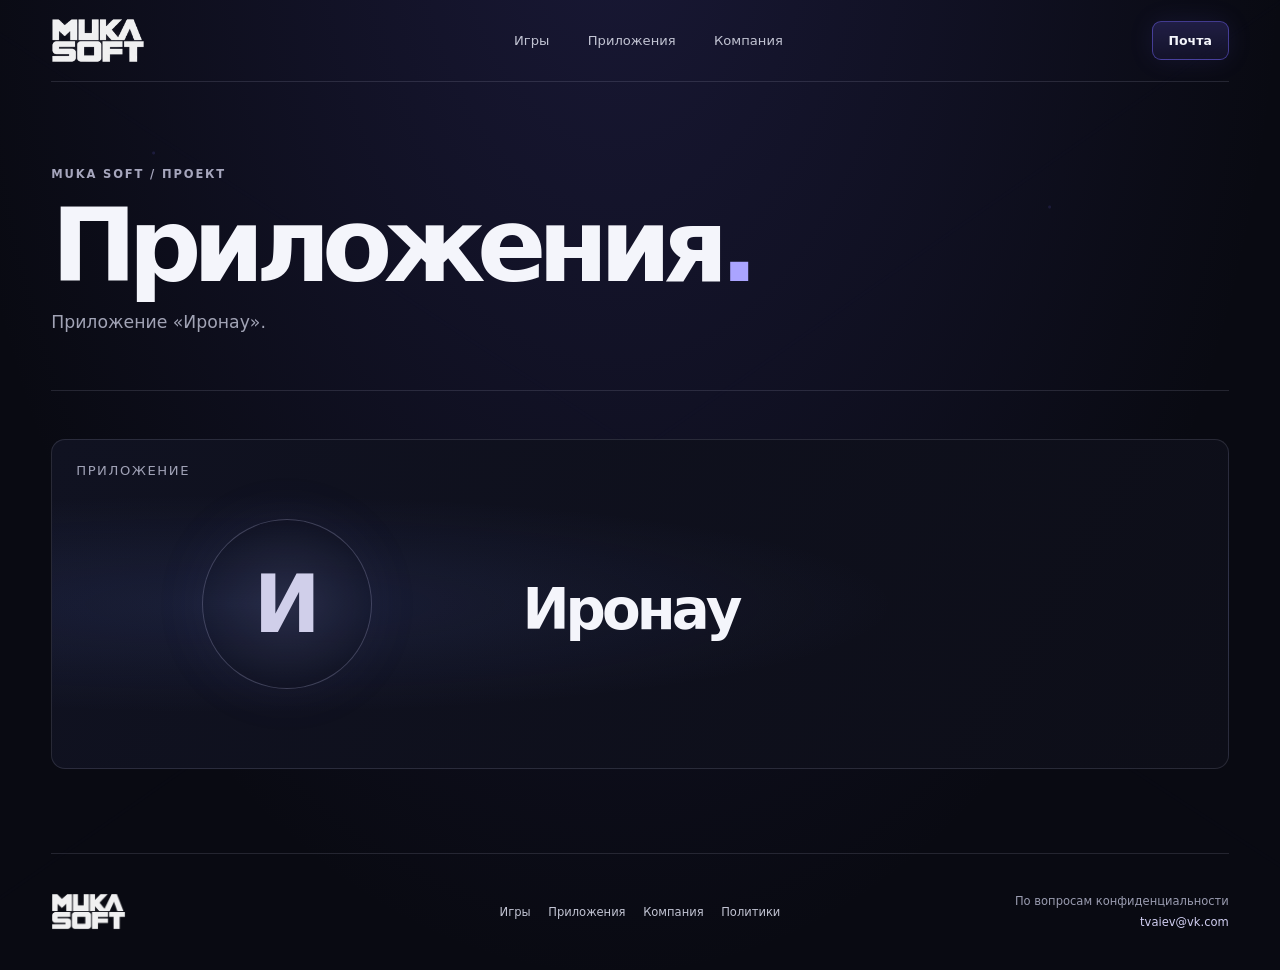
==== apps/index.html @ e3316d8a "Replace MukaMukas site with MUKA SOFT portfolio" ====
<!doctype html><html lang="ru"><head><meta charset="utf-8"><meta name="viewport" content="width=device-width, initial-scale=1"><meta name="theme-color" content="#090a12"><meta name="description" content="Приложение «Иронау» от MUKA SOFT."><link rel="canonical" href="https://mukamukas.github.io/apps/"><link rel="icon" type="image/svg+xml" href="/assets/favicon.svg"><link rel="stylesheet" href="/assets/site.css"><title>Приложения — MUKA SOFT</title></head><body><div class="background-net" aria-hidden="true"></div><div class="site-shell"><header class="site-header"><a class="brand" href="/" aria-label="MUKA SOFT — главная"><img src="/assets/muka-soft-logo.svg" alt="MUKA SOFT" width="872" height="420"></a><nav aria-label="Основная навигация"><a href="/games/">Игры</a><a href="/apps/" aria-current="page">Приложения</a><a href="/company/">Компания</a></nav><a class="header-contact" href="mailto:tvaiev@vk.com">Почта</a></header><main><section class="page-hero"><p class="eyebrow">MUKA SOFT / ПРОЕКТ</p><h1>Приложения<span>.</span></h1><p class="page-lead">Приложение «Иронау».</p></section><section class="section catalog-section"><article class="detail-card detail-card-alt"><div class="detail-index">ПРИЛОЖЕНИЕ</div><div class="detail-symbol ironau-symbol" aria-hidden="true">И</div><div class="detail-content"><h2>Иронау</h2></div></article></section></main><footer class="site-footer"><a class="footer-brand" href="/"><img src="/assets/muka-soft-logo.svg" alt="MUKA SOFT" width="872" height="420"></a><div class="footer-nav"><a href="/games/">Игры</a><a href="/apps/">Приложения</a><a href="/company/">Компания</a><a href="/policies/">Политики</a></div><div class="footer-contact"><span>По вопросам конфиденциальности</span><a href="mailto:tvaiev@vk.com">tvaiev@vk.com</a></div></footer></div></body></html>
---- assets/site.css ----
:root{color-scheme:dark;--bg:#090a12;--panel:#10121f;--text:#f4f5fb;--muted:#a1a3b5;--line:rgba(204,207,235,.14);--purple:#7567ff;--purple2:#aaa4ff;font-family:Inter,ui-sans-serif,system-ui,-apple-system,"Segoe UI",sans-serif;color:var(--text);background:var(--bg);font-synthesis:none;text-rendering:optimizeLegibility}
*{box-sizing:border-box}html{scroll-behavior:smooth}body{margin:0;min-width:320px;background:radial-gradient(ellipse at 48% -12%,rgba(69,64,154,.26),transparent 42rem),var(--bg);color:var(--text)}a{color:inherit}.background-net{position:fixed;z-index:0;inset:0;pointer-events:none;opacity:.2;background-image:radial-gradient(circle at 12% 17%,rgba(123,112,255,.7) 0 1px,transparent 2px),radial-gradient(circle at 82% 23%,rgba(123,112,255,.65) 0 1px,transparent 2px),radial-gradient(circle at 58% 72%,rgba(123,112,255,.6) 0 1px,transparent 2px),linear-gradient(33deg,transparent 49.8%,rgba(100,99,177,.08) 50%,transparent 50.2%),linear-gradient(145deg,transparent 49.8%,rgba(100,99,177,.07) 50%,transparent 50.2%);background-size:100% 100%}.site-shell{position:relative;z-index:1;width:min(100% - 8vw,1180px);margin:0 auto}.site-header{height:82px;display:flex;align-items:center;justify-content:space-between;border-bottom:1px solid var(--line);gap:2rem}.brand{display:inline-flex;width:94px;flex:0 0 auto}.brand img,.footer-brand img{display:block;width:100%;height:auto}.site-header nav{display:flex;align-items:center;gap:clamp(1.1rem,3vw,2.6rem)}.site-header nav a,.footer-nav a{color:#c2c4d3;text-decoration:none;font-size:.82rem;transition:color .18s ease}.site-header nav a:hover,.site-header nav a:focus-visible,.footer-nav a:hover{color:var(--purple2)}.header-contact{display:inline-flex;align-items:center;gap:.65rem;padding:.68rem 1rem;border:1px solid rgba(117,103,255,.48);border-radius:9px;background:linear-gradient(180deg,rgba(117,103,255,.2),rgba(117,103,255,.08));box-shadow:0 0 26px rgba(117,103,255,.1);font-size:.78rem;font-weight:650;text-decoration:none}.header-contact span,.text-link span{color:var(--purple2)}
.hero{min-height:590px;display:grid;grid-template-columns:1.1fr .9fr;align-items:center;position:relative;border-bottom:1px solid var(--line);overflow:hidden}.hero-copy{position:relative;z-index:1;padding:5.2rem 0}.eyebrow,.section-label{margin:0;color:#a6a6bd;font-size:.72rem;font-weight:750;letter-spacing:.16em}.status-dot{display:inline-block;width:7px;height:7px;margin-right:.5rem;border-radius:50%;background:#51d991;box-shadow:0 0 12px rgba(81,217,145,.7)}h1,h2,h3,p{margin-top:0}.hero h1{margin:1.65rem 0 1.2rem;font-size:clamp(4.3rem,8.4vw,7.7rem);line-height:.9;letter-spacing:-.085em;font-weight:780}.hero h1 span,.section-head h2 span,.company-row h2 span{color:var(--purple2)}.hero-lead,.page-lead{max-width:460px;color:var(--muted);font-size:1.08rem;line-height:1.7}.hero-actions{display:flex;gap:.8rem;flex-wrap:wrap;margin-top:1.8rem}.button{display:inline-flex;align-items:center;justify-content:center;gap:1.1rem;min-height:46px;padding:.8rem 1.1rem;border-radius:9px;text-decoration:none;font-size:.8rem;font-weight:700;transition:transform .18s ease,box-shadow .18s ease}.button:hover{transform:translateY(-2px)}.button-primary{background:linear-gradient(130deg,#8275ff,#5d4fe4);color:white;box-shadow:0 8px 28px rgba(99,82,245,.2)}.button-quiet{border:1px solid var(--line);color:#c4c6d5;background:rgba(255,255,255,.015)}.hero-orbit{position:relative;justify-self:center;width:min(32vw,360px);aspect-ratio:1;border:1px solid rgba(120,111,243,.25);border-radius:50%;background:radial-gradient(circle,rgba(99,83,237,.11),rgba(18,19,37,.02) 65%,transparent 66%);box-shadow:0 0 110px rgba(89,75,220,.09),inset 0 0 60px rgba(97,82,234,.07)}.orbit{position:absolute;inset:14%;border:1px solid rgba(130,123,230,.24);border-radius:50%;transform:rotate(-25deg) scaleY(.48)}.orbit-b{transform:rotate(45deg) scaleY(.58);border-color:rgba(130,123,230,.17)}.orbit-core{position:absolute;inset:34%;display:grid;place-content:center;text-align:center;border:1px solid rgba(157,147,255,.35);border-radius:26px;background:linear-gradient(145deg,rgba(122,109,252,.21),rgba(18,20,39,.85));font-size:2.1rem;font-weight:800;line-height:.78;letter-spacing:-.1em;box-shadow:0 0 45px rgba(115,103,255,.15)}.orbit-core b{color:var(--purple2)}.orbit-dot{position:absolute;width:9px;height:9px;border:2px solid #b2aaff;border-radius:50%;background:#7161f4;box-shadow:0 0 12px #7567ff}.dot-a{left:22%;top:19%}.dot-b{right:13%;top:43%}.dot-c{left:44%;bottom:10%}
.section{padding:5.2rem 0;border-bottom:1px solid var(--line)}.section-label{color:var(--purple2)}.section-head{display:flex;align-items:end;justify-content:space-between;gap:2rem;margin:1.1rem 0 2rem}.section-head h2,.company-row h2{margin:0;font-size:clamp(2.7rem,5.5vw,5rem);line-height:.96;letter-spacing:-.075em}.section-head p{margin:.8rem 0 0;color:var(--muted);font-size:1rem}.text-link{display:inline-flex;align-items:center;gap:.7rem;color:#d7d7e3;font-size:.8rem;text-decoration:none}.text-link:hover{color:white}.project-grid{display:grid;grid-template-columns:repeat(2,minmax(0,1fr));gap:1rem}.project-card{position:relative;display:flex;flex-direction:column;min-height:245px;overflow:hidden;padding:1.4rem;border:1px solid var(--line);border-radius:13px;background:radial-gradient(ellipse at 100% 0%,rgba(112,99,255,.14),transparent 55%),linear-gradient(140deg,rgba(19,21,42,.94),rgba(13,14,26,.95));text-decoration:none;transition:border-color .2s ease,transform .2s ease}.project-card:hover{transform:translateY(-3px);border-color:rgba(135,124,255,.6)}.project-card-alt{background:radial-gradient(ellipse at 100% 0%,rgba(94,100,167,.15),transparent 55%),linear-gradient(140deg,rgba(19,21,42,.94),rgba(13,14,26,.95))}.project-card-top,.project-card-bottom{display:flex;align-items:center;justify-content:space-between;color:#a3a5b8;font-size:.72rem;letter-spacing:.1em}.project-card h3{margin:auto 0 2rem;font-size:clamp(1.9rem,3.5vw,3.2rem);line-height:.98;letter-spacing:-.065em}.project-card-bottom{border-top:1px solid var(--line);padding-top:.9rem;letter-spacing:0;font-size:.78rem}.project-card-bottom b{color:var(--purple2);font-size:1rem}.company-row{display:grid;grid-template-columns:1fr 1fr;align-items:center;gap:2rem;margin-top:1.2rem}.company-summary{max-width:440px;color:#c0c2d0;font-size:1rem;line-height:1.8}.company-summary a{color:var(--purple2);text-decoration:none}.policy-row{display:flex;align-items:center;gap:1.15rem;min-height:86px;border-top:1px solid var(--line);text-decoration:none}.policy-row:last-child{border-bottom:1px solid var(--line)}.policy-row:hover .policy-title b{color:var(--purple2)}.policy-num{display:grid;place-items:center;width:42px;height:42px;flex:0 0 auto;border:1px solid var(--line);border-radius:50%;color:var(--purple2);font-size:.72rem}.policy-title{display:grid;gap:.35rem}.policy-title b{font-size:.95rem;transition:color .18s ease}.policy-title small{color:var(--muted);font-size:.78rem}.policy-arrow{margin-left:auto;color:var(--purple2);font-size:1.2rem}.site-footer{display:grid;grid-template-columns:1fr 1.2fr 1fr;align-items:center;gap:1rem;min-height:116px;color:#a1a3b5}.footer-brand{display:block;width:75px}.footer-nav{display:flex;justify-content:center;gap:1.1rem;flex-wrap:wrap}.footer-nav a{font-size:.72rem}.footer-contact{display:grid;justify-items:end;gap:.4rem;font-size:.72rem}.footer-contact a{color:#d0cef1;text-decoration:none}.footer-contact span{color:#9a9cb0}
@media(max-width:800px){.site-shell{width:calc(100% - 2.5rem)}.site-header{height:72px;gap:.9rem}.brand{width:77px}.site-header nav{gap:1rem}.site-header nav a{font-size:.72rem}.header-contact{padding:.58rem .7rem;font-size:.7rem}.hero{min-height:560px;grid-template-columns:1fr;align-content:center}.hero-copy{padding:5.5rem 0 3rem;text-align:center}.hero h1{font-size:clamp(4.4rem,15vw,6.6rem)}.hero-lead{margin-left:auto;margin-right:auto}.hero-actions{justify-content:center}.hero-orbit{position:absolute;right:-15%;top:12%;width:46vw;opacity:.43}.section{padding:4rem 0}.section-head{align-items:flex-start;flex-direction:column}.company-row{grid-template-columns:1fr;gap:1.4rem}.company-row h2{font-size:4.5rem}.site-footer{grid-template-columns:1fr 1fr;padding:1.3rem 0}.footer-nav{grid-row:2;grid-column:1/-1;justify-content:flex-start}.footer-contact{align-self:center}}
@media(max-width:540px){.site-shell{width:calc(100% - 2rem)}.site-header{height:auto;min-height:74px;flex-wrap:wrap;padding:.7rem 0}.site-header nav{order:3;width:100%;justify-content:space-between;padding:.4rem 0 0}.site-header nav a{font-size:.72rem}.header-contact{margin-left:auto}.hero{min-height:515px}.hero-copy{padding:4.8rem 0 2rem}.hero h1{font-size:clamp(3.8rem,17vw,5.5rem)}.hero-orbit{right:-22%;top:8%;width:58vw}.project-grid{grid-template-columns:1fr}.project-card{min-height:215px}.company-row h2{font-size:4rem}.policy-row{gap:.8rem}.policy-num{width:36px;height:36px}.policy-title b{font-size:.9rem}.policy-title small{font-size:.72rem}.site-footer{gap:.8rem}.footer-nav{justify-content:flex-start;gap:.8rem}.footer-contact{font-size:.65rem}}
@media(prefers-reduced-motion:reduce){html{scroll-behavior:auto}*,*::before,*::after{animation-duration:.01ms!important;transition-duration:.01ms!important}}

.page-hero{padding:5.3rem 0 3.3rem;border-bottom:1px solid var(--line)}.page-hero h1{margin:1.2rem 0 1rem;font-size:clamp(3.7rem,8vw,7rem);line-height:.9;letter-spacing:-.085em}.page-hero h1 span{color:var(--purple2)}.page-lead{margin:0;max-width:45rem;color:var(--muted);font-size:1.08rem;line-height:1.7}.catalog-section,.policy-list-section,.company-detail{padding-top:3rem}.detail-card{position:relative;display:grid;grid-template-columns:.8fr 1.2fr;align-items:center;min-height:330px;overflow:hidden;border:1px solid var(--line);border-radius:14px;background:radial-gradient(ellipse at 16% 50%,rgba(111,96,255,.14),transparent 47%),linear-gradient(120deg,#101221,#0d0e18)}.detail-card-alt{background:radial-gradient(ellipse at 16% 50%,rgba(91,113,205,.14),transparent 47%),linear-gradient(120deg,#101221,#0d0e18)}.detail-index{position:absolute;top:1.4rem;left:1.5rem;color:#a0a2b6;font-size:.82rem;letter-spacing:.12em}.detail-symbol{justify-self:center;display:grid;place-items:center;width:170px;height:170px;border:1px solid rgba(145,135,255,.36);border-radius:50%;background:radial-gradient(circle,rgba(113,99,255,.23),rgba(16,18,33,.05) 70%);color:var(--purple2);font-size:5rem;font-weight:760;box-shadow:0 0 60px rgba(108,94,255,.1)}.ironau-symbol{color:#d0cfea;border-color:rgba(166,167,204,.3);background:radial-gradient(circle,rgba(119,121,169,.16),rgba(16,18,33,.05) 70%);box-shadow:0 0 55px rgba(120,120,200,.08)}.detail-content{padding:4.5rem 2.5rem 2.5rem 0}.detail-content h2{margin:0 0 1.4rem;font-size:clamp(2.2rem,4.4vw,4rem);line-height:.98;letter-spacing:-.07em}.detail-tag{margin:0 0 1.3rem;color:var(--muted);font-size:.95rem}.detail-tag code{color:#d9d7ff;font-size:.9rem}.policy-list-section{padding-bottom:5rem}.container{width:min(100% - 2rem,850px);margin:0 auto;padding:2rem 0 4rem}.policy .back{display:inline-block;margin-bottom:2rem;color:#c1c1d2;font-size:.95rem;text-decoration:none}.policy .back:hover{color:var(--purple2)}.policy h1{margin:0;font-size:clamp(2.3rem,5vw,3.5rem);line-height:1;letter-spacing:-.06em}.policy .lead{max-width:40rem;margin:.9rem 0 1.8rem;color:var(--muted);font-size:1.08rem;line-height:1.6}.meta{display:flex;flex-wrap:wrap;gap:1rem 2rem;margin:0 0 1.7rem;padding:1rem 1.2rem;border:1px solid var(--line);border-radius:10px;background:rgba(18,20,38,.7)}.meta div{min-width:12rem}.meta dt{color:var(--muted);font-size:.88rem}.meta dd{margin:.25rem 0 0;color:#e7e7f2;font-size:.96rem;font-weight:650}.policy section{padding:1.15rem 0;border-top:1px solid var(--line)}.policy h2{margin:0 0 .55rem;font-size:1.2rem;letter-spacing:-.02em}.policy p{margin:.55rem 0;color:#c0c2d0;font-size:1rem;line-height:1.75}.policy a:not(.back){color:var(--purple2)}.policy .site-footer{width:100%}@media(max-width:800px){.page-hero{padding:4.4rem 0 2.8rem}.detail-card{grid-template-columns:.7fr 1.3fr;min-height:290px}.detail-symbol{width:120px;height:120px;font-size:3.8rem}.detail-content{padding-right:1.2rem}.company-row{grid-template-columns:1fr;gap:1.4rem}.company-row h2{font-size:4.5rem}.container{padding-top:2rem}}@media(max-width:540px){.page-hero h1{font-size:clamp(3.4rem,15vw,6rem)}.detail-card{grid-template-columns:1fr;padding-top:3.5rem}.detail-index{top:1.2rem}.detail-symbol{width:105px;height:105px;margin:.4rem auto 0;font-size:3.3rem}.detail-content{padding:1.4rem 1.2rem 1.7rem}.detail-content h2{font-size:2.25rem}.policy-row{gap:.8rem}.policy-num{width:36px;height:36px}.policy-title b{font-size:.9rem}.policy-title small{font-size:.82rem}.meta{display:grid;gap:.85rem}.meta div{min-width:0}}
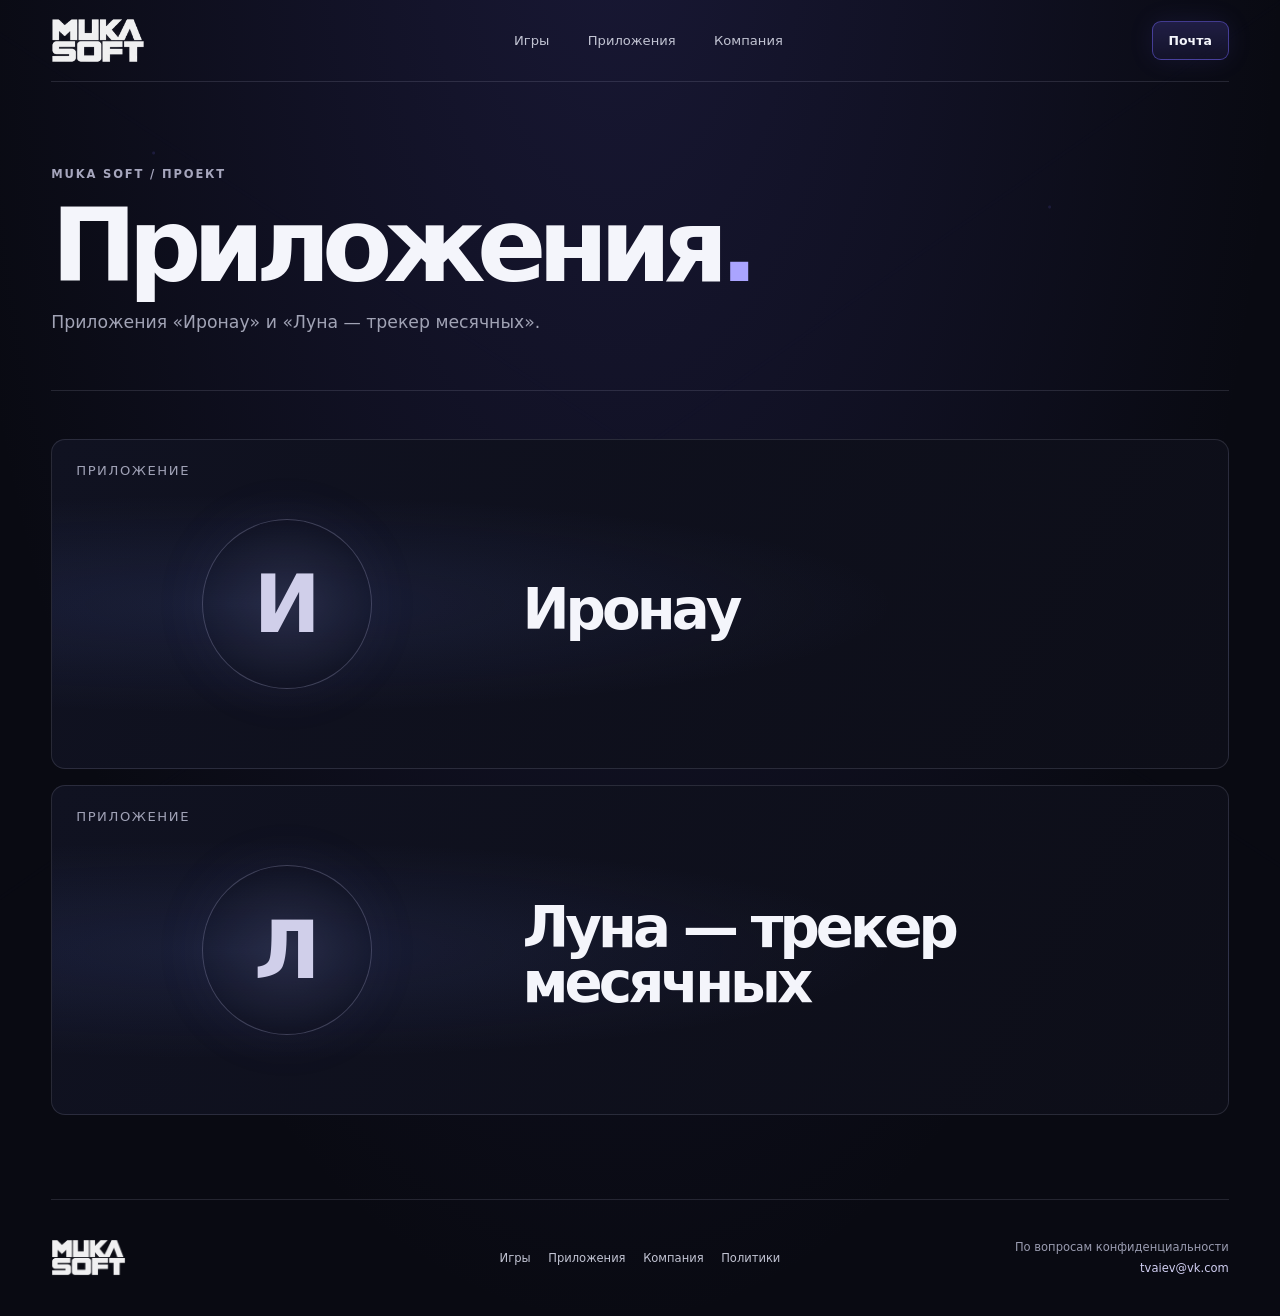
==== commit cba15cdc: "Add Luna app and privacy policy" ====
--- a/apps/index.html
+++ b/apps/index.html
@@ -1 +1 @@
-<!doctype html><html lang="ru"><head><meta charset="utf-8"><meta name="viewport" content="width=device-width, initial-scale=1"><meta name="theme-color" content="#090a12"><meta name="description" content="Приложение «Иронау» от MUKA SOFT."><link rel="canonical" href="https://mukamukas.github.io/apps/"><link rel="icon" type="image/svg+xml" href="/assets/favicon.svg"><link rel="stylesheet" href="/assets/site.css"><title>Приложения — MUKA SOFT</title></head><body><div class="background-net" aria-hidden="true"></div><div class="site-shell"><header class="site-header"><a class="brand" href="/" aria-label="MUKA SOFT — главная"><img src="/assets/muka-soft-logo.svg" alt="MUKA SOFT" width="872" height="420"></a><nav aria-label="Основная навигация"><a href="/games/">Игры</a><a href="/apps/" aria-current="page">Приложения</a><a href="/company/">Компания</a></nav><a class="header-contact" href="mailto:tvaiev@vk.com">Почта</a></header><main><section class="page-hero"><p class="eyebrow">MUKA SOFT / ПРОЕКТ</p><h1>Приложения<span>.</span></h1><p class="page-lead">Приложение «Иронау».</p></section><section class="section catalog-section"><article class="detail-card detail-card-alt"><div class="detail-index">ПРИЛОЖЕНИЕ</div><div class="detail-symbol ironau-symbol" aria-hidden="true">И</div><div class="detail-content"><h2>Иронау</h2></div></article></section></main><footer class="site-footer"><a class="footer-brand" href="/"><img src="/assets/muka-soft-logo.svg" alt="MUKA SOFT" width="872" height="420"></a><div class="footer-nav"><a href="/games/">Игры</a><a href="/apps/">Приложения</a><a href="/company/">Компания</a><a href="/policies/">Политики</a></div><div class="footer-contact"><span>По вопросам конфиденциальности</span><a href="mailto:tvaiev@vk.com">tvaiev@vk.com</a></div></footer></div></body></html>+<!doctype html><html lang="ru"><head><meta charset="utf-8"><meta name="viewport" content="width=device-width, initial-scale=1"><meta name="theme-color" content="#090a12"><meta name="description" content="Приложения «Иронау» и «Луна — трекер месячных» от MUKA SOFT."><link rel="canonical" href="https://mukamukas.github.io/apps/"><link rel="icon" type="image/svg+xml" href="/assets/favicon.svg"><link rel="stylesheet" href="/assets/site.css"><title>Приложения — MUKA SOFT</title></head><body><div class="background-net" aria-hidden="true"></div><div class="site-shell"><header class="site-header"><a class="brand" href="/" aria-label="MUKA SOFT — главная"><img src="/assets/muka-soft-logo.svg" alt="MUKA SOFT" width="872" height="420"></a><nav aria-label="Основная навигация"><a href="/games/">Игры</a><a href="/apps/" aria-current="page">Приложения</a><a href="/company/">Компания</a></nav><a class="header-contact" href="mailto:tvaiev@vk.com">Почта</a></header><main><section class="page-hero"><p class="eyebrow">MUKA SOFT / ПРОЕКТ</p><h1>Приложения<span>.</span></h1><p class="page-lead">Приложения «Иронау» и «Луна — трекер месячных».</p></section><section class="section catalog-section"><article class="detail-card detail-card-alt"><div class="detail-index">ПРИЛОЖЕНИЕ</div><div class="detail-symbol ironau-symbol" aria-hidden="true">И</div><div class="detail-content"><h2>Иронау</h2></div></article><article class="detail-card detail-card-alt" style="margin-top:1rem"><div class="detail-index">ПРИЛОЖЕНИЕ</div><div class="detail-symbol ironau-symbol" aria-hidden="true">Л</div><div class="detail-content"><h2>Луна — трекер месячных</h2></div></article></section></main><footer class="site-footer"><a class="footer-brand" href="/"><img src="/assets/muka-soft-logo.svg" alt="MUKA SOFT" width="872" height="420"></a><div class="footer-nav"><a href="/games/">Игры</a><a href="/apps/">Приложения</a><a href="/company/">Компания</a><a href="/policies/">Политики</a></div><div class="footer-contact"><span>По вопросам конфиденциальности</span><a href="mailto:tvaiev@vk.com">tvaiev@vk.com</a></div></footer></div></body></html>
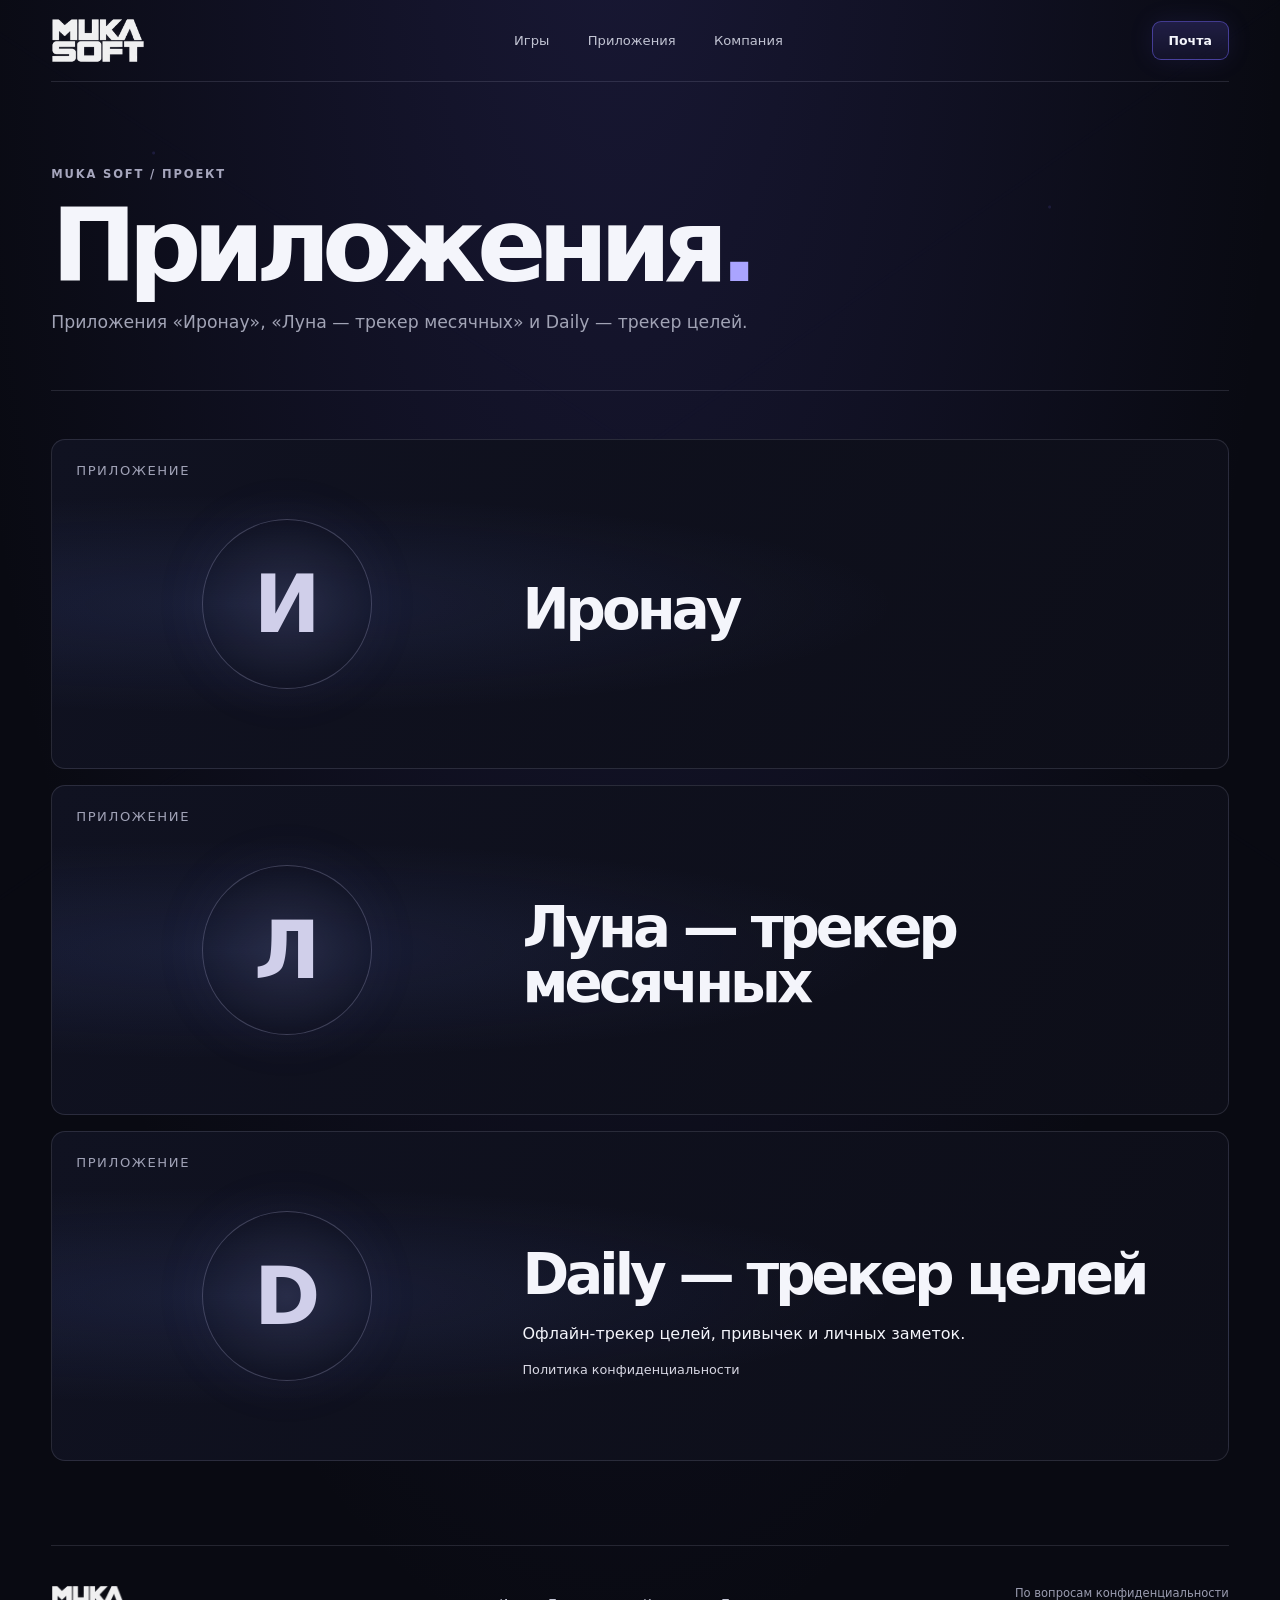
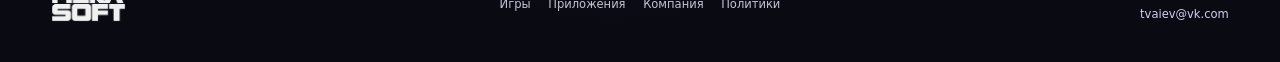
==== commit 3baf65d4: "Add Daily to app catalog Updated application descriptions to include Daily tracker." ====
--- a/apps/index.html
+++ b/apps/index.html
@@ -1 +1 @@
-<!doctype html><html lang="ru"><head><meta charset="utf-8"><meta name="viewport" content="width=device-width, initial-scale=1"><meta name="theme-color" content="#090a12"><meta name="description" content="Приложения «Иронау» и «Луна — трекер месячных» от MUKA SOFT."><link rel="canonical" href="https://mukamukas.github.io/apps/"><link rel="icon" type="image/svg+xml" href="/assets/favicon.svg"><link rel="stylesheet" href="/assets/site.css"><title>Приложения — MUKA SOFT</title></head><body><div class="background-net" aria-hidden="true"></div><div class="site-shell"><header class="site-header"><a class="brand" href="/" aria-label="MUKA SOFT — главная"><img src="/assets/muka-soft-logo.svg" alt="MUKA SOFT" width="872" height="420"></a><nav aria-label="Основная навигация"><a href="/games/">Игры</a><a href="/apps/" aria-current="page">Приложения</a><a href="/company/">Компания</a></nav><a class="header-contact" href="mailto:tvaiev@vk.com">Почта</a></header><main><section class="page-hero"><p class="eyebrow">MUKA SOFT / ПРОЕКТ</p><h1>Приложения<span>.</span></h1><p class="page-lead">Приложения «Иронау» и «Луна — трекер месячных».</p></section><section class="section catalog-section"><article class="detail-card detail-card-alt"><div class="detail-index">ПРИЛОЖЕНИЕ</div><div class="detail-symbol ironau-symbol" aria-hidden="true">И</div><div class="detail-content"><h2>Иронау</h2></div></article><article class="detail-card detail-card-alt" style="margin-top:1rem"><div class="detail-index">ПРИЛОЖЕНИЕ</div><div class="detail-symbol ironau-symbol" aria-hidden="true">Л</div><div class="detail-content"><h2>Луна — трекер месячных</h2></div></article></section></main><footer class="site-footer"><a class="footer-brand" href="/"><img src="/assets/muka-soft-logo.svg" alt="MUKA SOFT" width="872" height="420"></a><div class="footer-nav"><a href="/games/">Игры</a><a href="/apps/">Приложения</a><a href="/company/">Компания</a><a href="/policies/">Политики</a></div><div class="footer-contact"><span>По вопросам конфиденциальности</span><a href="mailto:tvaiev@vk.com">tvaiev@vk.com</a></div></footer></div></body></html>+<!doctype html><html lang="ru"><head><meta charset="utf-8"><meta name="viewport" content="width=device-width, initial-scale=1"><meta name="theme-color" content="#090a12"><meta name="description" content="Приложения «Иронау», «Луна — трекер месячных» и Daily — трекер целей от MUKA SOFT."><link rel="canonical" href="https://mukamukas.github.io/apps/"><link rel="icon" type="image/svg+xml" href="/assets/favicon.svg"><link rel="stylesheet" href="/assets/site.css"><title>Приложения — MUKA SOFT</title></head><body><div class="background-net" aria-hidden="true"></div><div class="site-shell"><header class="site-header"><a class="brand" href="/" aria-label="MUKA SOFT — главная"><img src="/assets/muka-soft-logo.svg" alt="MUKA SOFT" width="872" height="420"></a><nav aria-label="Основная навигация"><a href="/games/">Игры</a><a href="/apps/" aria-current="page">Приложения</a><a href="/company/">Компания</a></nav><a class="header-contact" href="mailto:tvaiev@vk.com">Почта</a></header><main><section class="page-hero"><p class="eyebrow">MUKA SOFT / ПРОЕКТ</p><h1>Приложения<span>.</span></h1><p class="page-lead">Приложения «Иронау», «Луна — трекер месячных» и Daily — трекер целей.</p></section><section class="section catalog-section"><article class="detail-card detail-card-alt"><div class="detail-index">ПРИЛОЖЕНИЕ</div><div class="detail-symbol ironau-symbol" aria-hidden="true">И</div><div class="detail-content"><h2>Иронау</h2></div></article><article class="detail-card detail-card-alt" style="margin-top:1rem"><div class="detail-index">ПРИЛОЖЕНИЕ</div><div class="detail-symbol ironau-symbol" aria-hidden="true">Л</div><div class="detail-content"><h2>Луна — трекер месячных</h2></div></article><article class="detail-card detail-card-alt" style="margin-top:1rem"><div class="detail-index">ПРИЛОЖЕНИЕ</div><div class="detail-symbol ironau-symbol" aria-hidden="true">D</div><div class="detail-content"><h2>Daily — трекер целей</h2><p>Офлайн-трекер целей, привычек и личных заметок.</p><a class="text-link" href="/daily/">Политика конфиденциальности</a></div></article></section></main><footer class="site-footer"><a class="footer-brand" href="/"><img src="/assets/muka-soft-logo.svg" alt="MUKA SOFT" width="872" height="420"></a><div class="footer-nav"><a href="/games/">Игры</a><a href="/apps/">Приложения</a><a href="/company/">Компания</a><a href="/policies/">Политики</a></div><div class="footer-contact"><span>По вопросам конфиденциальности</span><a href="mailto:tvaiev@vk.com">tvaiev@vk.com</a></div></footer></div></body></html>
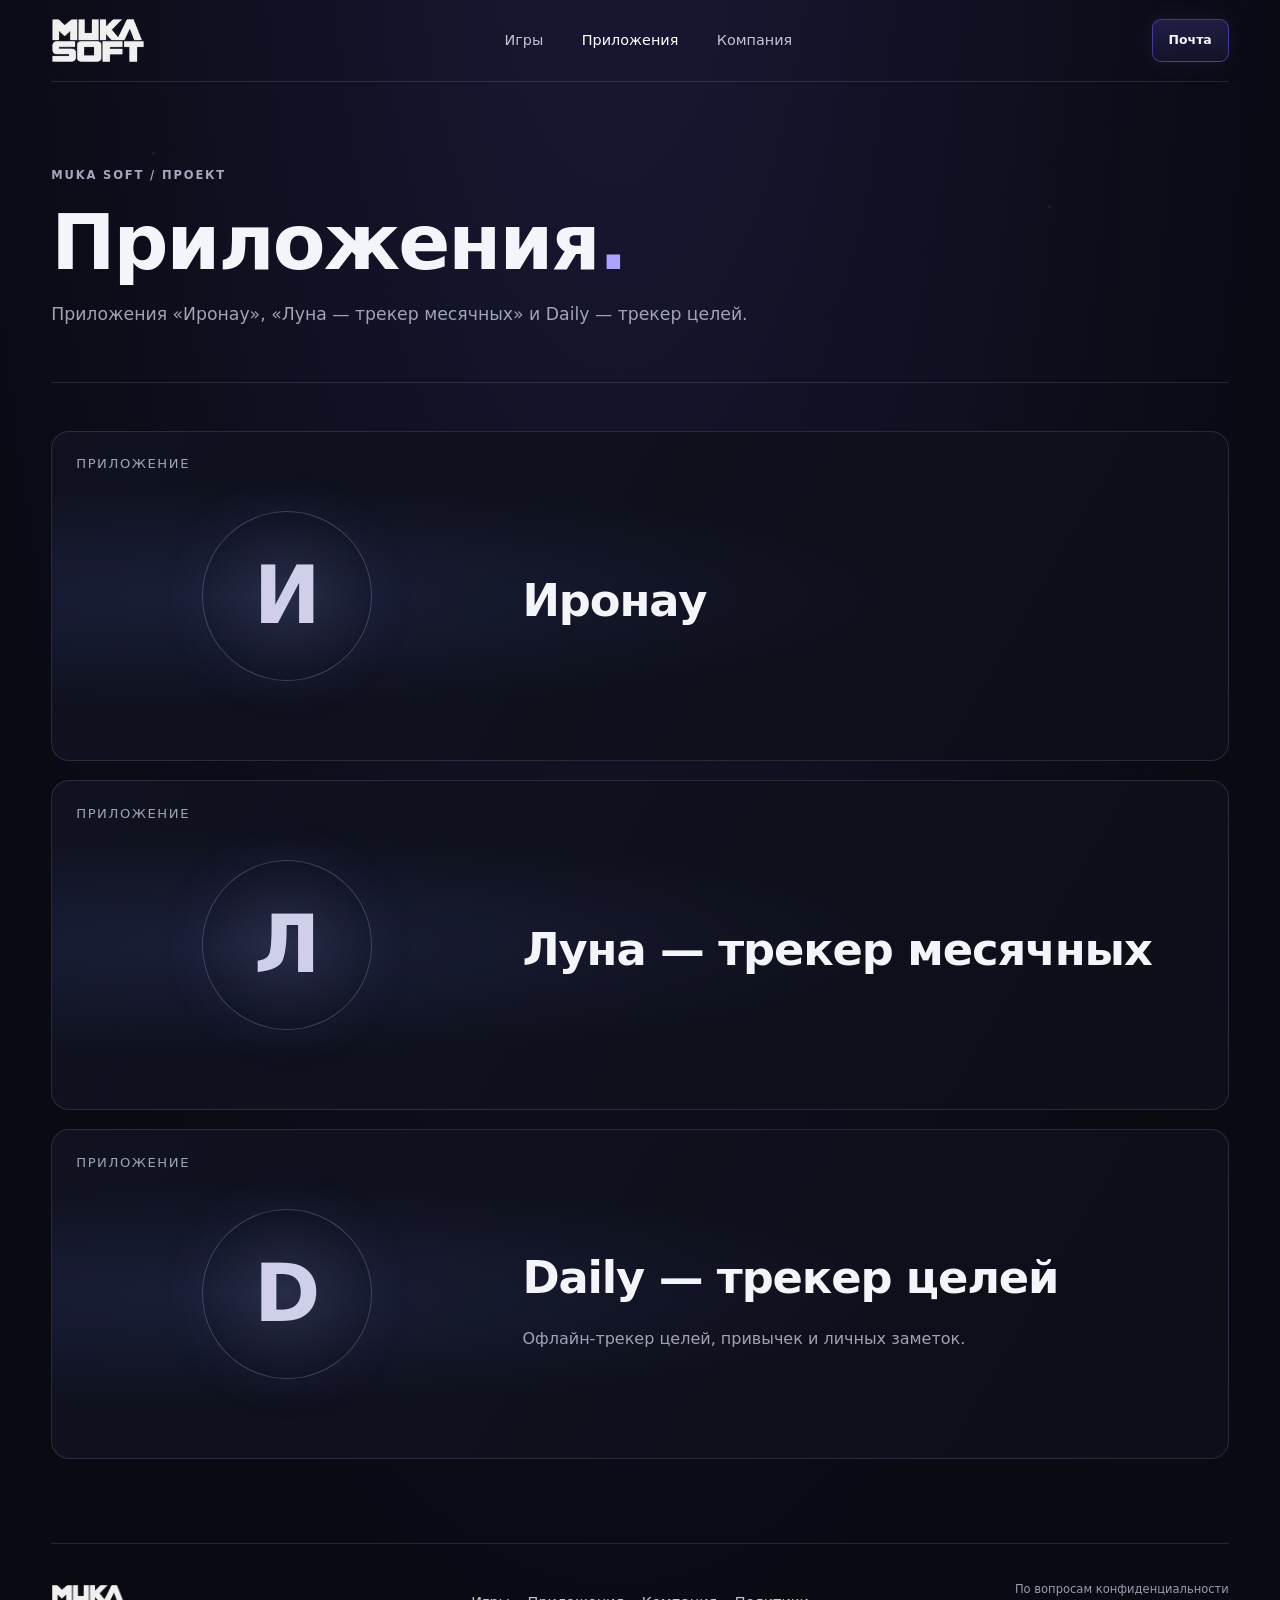
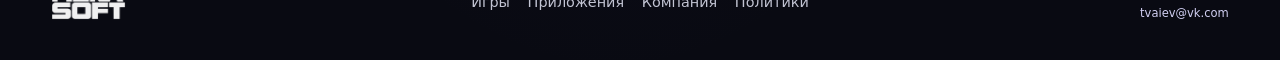
==== commit c91507eb: "Remove policy link from app listing" ====
--- a/apps/index.html
+++ b/apps/index.html
@@ -1 +1 @@
-<!doctype html><html lang="ru"><head><meta charset="utf-8"><meta name="viewport" content="width=device-width, initial-scale=1"><meta name="theme-color" content="#090a12"><meta name="description" content="Приложения «Иронау», «Луна — трекер месячных» и Daily — трекер целей от MUKA SOFT."><link rel="canonical" href="https://mukamukas.github.io/apps/"><link rel="icon" type="image/svg+xml" href="/assets/favicon.svg"><link rel="stylesheet" href="/assets/site.css"><title>Приложения — MUKA SOFT</title></head><body><div class="background-net" aria-hidden="true"></div><div class="site-shell"><header class="site-header"><a class="brand" href="/" aria-label="MUKA SOFT — главная"><img src="/assets/muka-soft-logo.svg" alt="MUKA SOFT" width="872" height="420"></a><nav aria-label="Основная навигация"><a href="/games/">Игры</a><a href="/apps/" aria-current="page">Приложения</a><a href="/company/">Компания</a></nav><a class="header-contact" href="mailto:tvaiev@vk.com">Почта</a></header><main><section class="page-hero"><p class="eyebrow">MUKA SOFT / ПРОЕКТ</p><h1>Приложения<span>.</span></h1><p class="page-lead">Приложения «Иронау», «Луна — трекер месячных» и Daily — трекер целей.</p></section><section class="section catalog-section"><article class="detail-card detail-card-alt"><div class="detail-index">ПРИЛОЖЕНИЕ</div><div class="detail-symbol ironau-symbol" aria-hidden="true">И</div><div class="detail-content"><h2>Иронау</h2></div></article><article class="detail-card detail-card-alt" style="margin-top:1rem"><div class="detail-index">ПРИЛОЖЕНИЕ</div><div class="detail-symbol ironau-symbol" aria-hidden="true">Л</div><div class="detail-content"><h2>Луна — трекер месячных</h2></div></article><article class="detail-card detail-card-alt" style="margin-top:1rem"><div class="detail-index">ПРИЛОЖЕНИЕ</div><div class="detail-symbol ironau-symbol" aria-hidden="true">D</div><div class="detail-content"><h2>Daily — трекер целей</h2><p>Офлайн-трекер целей, привычек и личных заметок.</p><a class="text-link" href="/daily/">Политика конфиденциальности</a></div></article></section></main><footer class="site-footer"><a class="footer-brand" href="/"><img src="/assets/muka-soft-logo.svg" alt="MUKA SOFT" width="872" height="420"></a><div class="footer-nav"><a href="/games/">Игры</a><a href="/apps/">Приложения</a><a href="/company/">Компания</a><a href="/policies/">Политики</a></div><div class="footer-contact"><span>По вопросам конфиденциальности</span><a href="mailto:tvaiev@vk.com">tvaiev@vk.com</a></div></footer></div></body></html>
+<!doctype html><html lang="ru"><head><meta charset="utf-8"><meta name="viewport" content="width=device-width, initial-scale=1"><meta name="theme-color" content="#090a12"><meta name="description" content="Приложения «Иронау», «Луна — трекер месячных» и Daily — трекер целей от MUKA SOFT."><link rel="canonical" href="https://mukamukas.github.io/apps/"><link rel="icon" type="image/svg+xml" href="/assets/favicon.svg"><link rel="stylesheet" href="/assets/site.css"><title>Приложения — MUKA SOFT</title></head><body><div class="background-net" aria-hidden="true"></div><div class="site-shell"><header class="site-header"><a class="brand" href="/" aria-label="MUKA SOFT — главная"><img src="/assets/muka-soft-logo.svg" alt="MUKA SOFT" width="872" height="420"></a><nav aria-label="Основная навигация"><a href="/games/">Игры</a><a href="/apps/" aria-current="page">Приложения</a><a href="/company/">Компания</a></nav><a class="header-contact" href="mailto:tvaiev@vk.com">Почта</a></header><main><section class="page-hero"><p class="eyebrow">MUKA SOFT / ПРОЕКТ</p><h1>Приложения<span>.</span></h1><p class="page-lead">Приложения «Иронау», «Луна — трекер месячных» и Daily — трекер целей.</p></section><section class="section catalog-section"><article class="detail-card detail-card-alt"><div class="detail-index">ПРИЛОЖЕНИЕ</div><div class="detail-symbol ironau-symbol" aria-hidden="true">И</div><div class="detail-content"><h2>Иронау</h2></div></article><article class="detail-card detail-card-alt" style="margin-top:1rem"><div class="detail-index">ПРИЛОЖЕНИЕ</div><div class="detail-symbol ironau-symbol" aria-hidden="true">Л</div><div class="detail-content"><h2>Луна — трекер месячных</h2></div></article><article class="detail-card detail-card-alt" style="margin-top:1rem"><div class="detail-index">ПРИЛОЖЕНИЕ</div><div class="detail-symbol ironau-symbol" aria-hidden="true">D</div><div class="detail-content"><h2>Daily — трекер целей</h2><p>Офлайн-трекер целей, привычек и личных заметок.</p></div></article></section></main><footer class="site-footer"><a class="footer-brand" href="/"><img src="/assets/muka-soft-logo.svg" alt="MUKA SOFT" width="872" height="420"></a><div class="footer-nav"><a href="/games/">Игры</a><a href="/apps/">Приложения</a><a href="/company/">Компания</a><a href="/policies/">Политики</a></div><div class="footer-contact"><span>По вопросам конфиденциальности</span><a href="mailto:tvaiev@vk.com">tvaiev@vk.com</a></div></footer></div></body></html>
--- a/assets/site.css
+++ b/assets/site.css
@@ -8,3 +8,41 @@
 @media(prefers-reduced-motion:reduce){html{scroll-behavior:auto}*,*::before,*::after{animation-duration:.01ms!important;transition-duration:.01ms!important}}
 
 .page-hero{padding:5.3rem 0 3.3rem;border-bottom:1px solid var(--line)}.page-hero h1{margin:1.2rem 0 1rem;font-size:clamp(3.7rem,8vw,7rem);line-height:.9;letter-spacing:-.085em}.page-hero h1 span{color:var(--purple2)}.page-lead{margin:0;max-width:45rem;color:var(--muted);font-size:1.08rem;line-height:1.7}.catalog-section,.policy-list-section,.company-detail{padding-top:3rem}.detail-card{position:relative;display:grid;grid-template-columns:.8fr 1.2fr;align-items:center;min-height:330px;overflow:hidden;border:1px solid var(--line);border-radius:14px;background:radial-gradient(ellipse at 16% 50%,rgba(111,96,255,.14),transparent 47%),linear-gradient(120deg,#101221,#0d0e18)}.detail-card-alt{background:radial-gradient(ellipse at 16% 50%,rgba(91,113,205,.14),transparent 47%),linear-gradient(120deg,#101221,#0d0e18)}.detail-index{position:absolute;top:1.4rem;left:1.5rem;color:#a0a2b6;font-size:.82rem;letter-spacing:.12em}.detail-symbol{justify-self:center;display:grid;place-items:center;width:170px;height:170px;border:1px solid rgba(145,135,255,.36);border-radius:50%;background:radial-gradient(circle,rgba(113,99,255,.23),rgba(16,18,33,.05) 70%);color:var(--purple2);font-size:5rem;font-weight:760;box-shadow:0 0 60px rgba(108,94,255,.1)}.ironau-symbol{color:#d0cfea;border-color:rgba(166,167,204,.3);background:radial-gradient(circle,rgba(119,121,169,.16),rgba(16,18,33,.05) 70%);box-shadow:0 0 55px rgba(120,120,200,.08)}.detail-content{padding:4.5rem 2.5rem 2.5rem 0}.detail-content h2{margin:0 0 1.4rem;font-size:clamp(2.2rem,4.4vw,4rem);line-height:.98;letter-spacing:-.07em}.detail-tag{margin:0 0 1.3rem;color:var(--muted);font-size:.95rem}.detail-tag code{color:#d9d7ff;font-size:.9rem}.policy-list-section{padding-bottom:5rem}.container{width:min(100% - 2rem,850px);margin:0 auto;padding:2rem 0 4rem}.policy .back{display:inline-block;margin-bottom:2rem;color:#c1c1d2;font-size:.95rem;text-decoration:none}.policy .back:hover{color:var(--purple2)}.policy h1{margin:0;font-size:clamp(2.3rem,5vw,3.5rem);line-height:1;letter-spacing:-.06em}.policy .lead{max-width:40rem;margin:.9rem 0 1.8rem;color:var(--muted);font-size:1.08rem;line-height:1.6}.meta{display:flex;flex-wrap:wrap;gap:1rem 2rem;margin:0 0 1.7rem;padding:1rem 1.2rem;border:1px solid var(--line);border-radius:10px;background:rgba(18,20,38,.7)}.meta div{min-width:12rem}.meta dt{color:var(--muted);font-size:.88rem}.meta dd{margin:.25rem 0 0;color:#e7e7f2;font-size:.96rem;font-weight:650}.policy section{padding:1.15rem 0;border-top:1px solid var(--line)}.policy h2{margin:0 0 .55rem;font-size:1.2rem;letter-spacing:-.02em}.policy p{margin:.55rem 0;color:#c0c2d0;font-size:1rem;line-height:1.75}.policy a:not(.back){color:var(--purple2)}.policy .site-footer{width:100%}@media(max-width:800px){.page-hero{padding:4.4rem 0 2.8rem}.detail-card{grid-template-columns:.7fr 1.3fr;min-height:290px}.detail-symbol{width:120px;height:120px;font-size:3.8rem}.detail-content{padding-right:1.2rem}.company-row{grid-template-columns:1fr;gap:1.4rem}.company-row h2{font-size:4.5rem}.container{padding-top:2rem}}@media(max-width:540px){.page-hero h1{font-size:clamp(3.4rem,15vw,6rem)}.detail-card{grid-template-columns:1fr;padding-top:3.5rem}.detail-index{top:1.2rem}.detail-symbol{width:105px;height:105px;margin:.4rem auto 0;font-size:3.3rem}.detail-content{padding:1.4rem 1.2rem 1.7rem}.detail-content h2{font-size:2.25rem}.policy-row{gap:.8rem}.policy-num{width:36px;height:36px}.policy-title b{font-size:.9rem}.policy-title small{font-size:.82rem}.meta{display:grid;gap:.85rem}.meta div{min-width:0}}
+
+/* Readable typography and a more spacious portfolio layout */
+body{line-height:1.5}
+.hero h1,.page-hero h1{letter-spacing:-.025em;line-height:1.05;text-wrap:balance}
+.section-head h2,.company-row h2,.project-card h3,.detail-content h2,.policy h1{letter-spacing:-.025em;line-height:1.12;text-wrap:balance}
+.hero h1{font-size:clamp(3.1rem,6.5vw,6.2rem)}
+.page-hero h1{font-size:clamp(2.8rem,6vw,5.5rem)}
+.site-header nav a,.footer-nav a{font-size:.9rem;line-height:1.4}
+.site-header nav a[aria-current="page"]{color:#fff}
+.project-card{padding:1.7rem;min-height:260px;border-radius:18px}
+.project-card h3{font-size:clamp(1.8rem,3vw,2.8rem)}
+.catalog-section{display:grid;gap:1.2rem}
+.catalog-section .detail-card{margin-top:0!important}
+.detail-card{border-radius:18px}
+.detail-content{min-width:0}
+.detail-content h2{font-size:clamp(2rem,3.5vw,3.5rem);overflow-wrap:normal}
+.detail-content p{color:var(--muted);line-height:1.7}
+.policy h1{font-size:clamp(2rem,4vw,3.4rem)}
+.policy h2{line-height:1.35}
+.policy p{line-height:1.8}
+a:focus-visible{outline:2px solid var(--purple2);outline-offset:4px}
+@media(max-width:800px){
+ .hero h1{font-size:clamp(2.7rem,7.6vw,4.8rem)}
+ .page-hero h1{font-size:clamp(2.7rem,7.2vw,4.8rem)}
+ .site-header nav a{font-size:.85rem}
+}
+@media(max-width:540px){
+ .hero{min-height:440px}
+ .hero h1{font-size:clamp(2rem,8.6vw,2.9rem)}
+ .page-hero h1{font-size:clamp(2rem,8.6vw,2.9rem)}
+ .hero-copy{padding:4rem 0 2.5rem}
+ .page-hero{padding:3.5rem 0 2.5rem}
+ .detail-content h2{font-size:clamp(1.65rem,7vw,2.25rem)}
+ .project-card h3{font-size:clamp(1.7rem,6vw,2.3rem)}
+ .project-card{min-height:210px}
+ .policy h1{font-size:clamp(1.8rem,7vw,2.5rem);overflow-wrap:normal}
+ .site-header nav a{font-size:.85rem}
+}
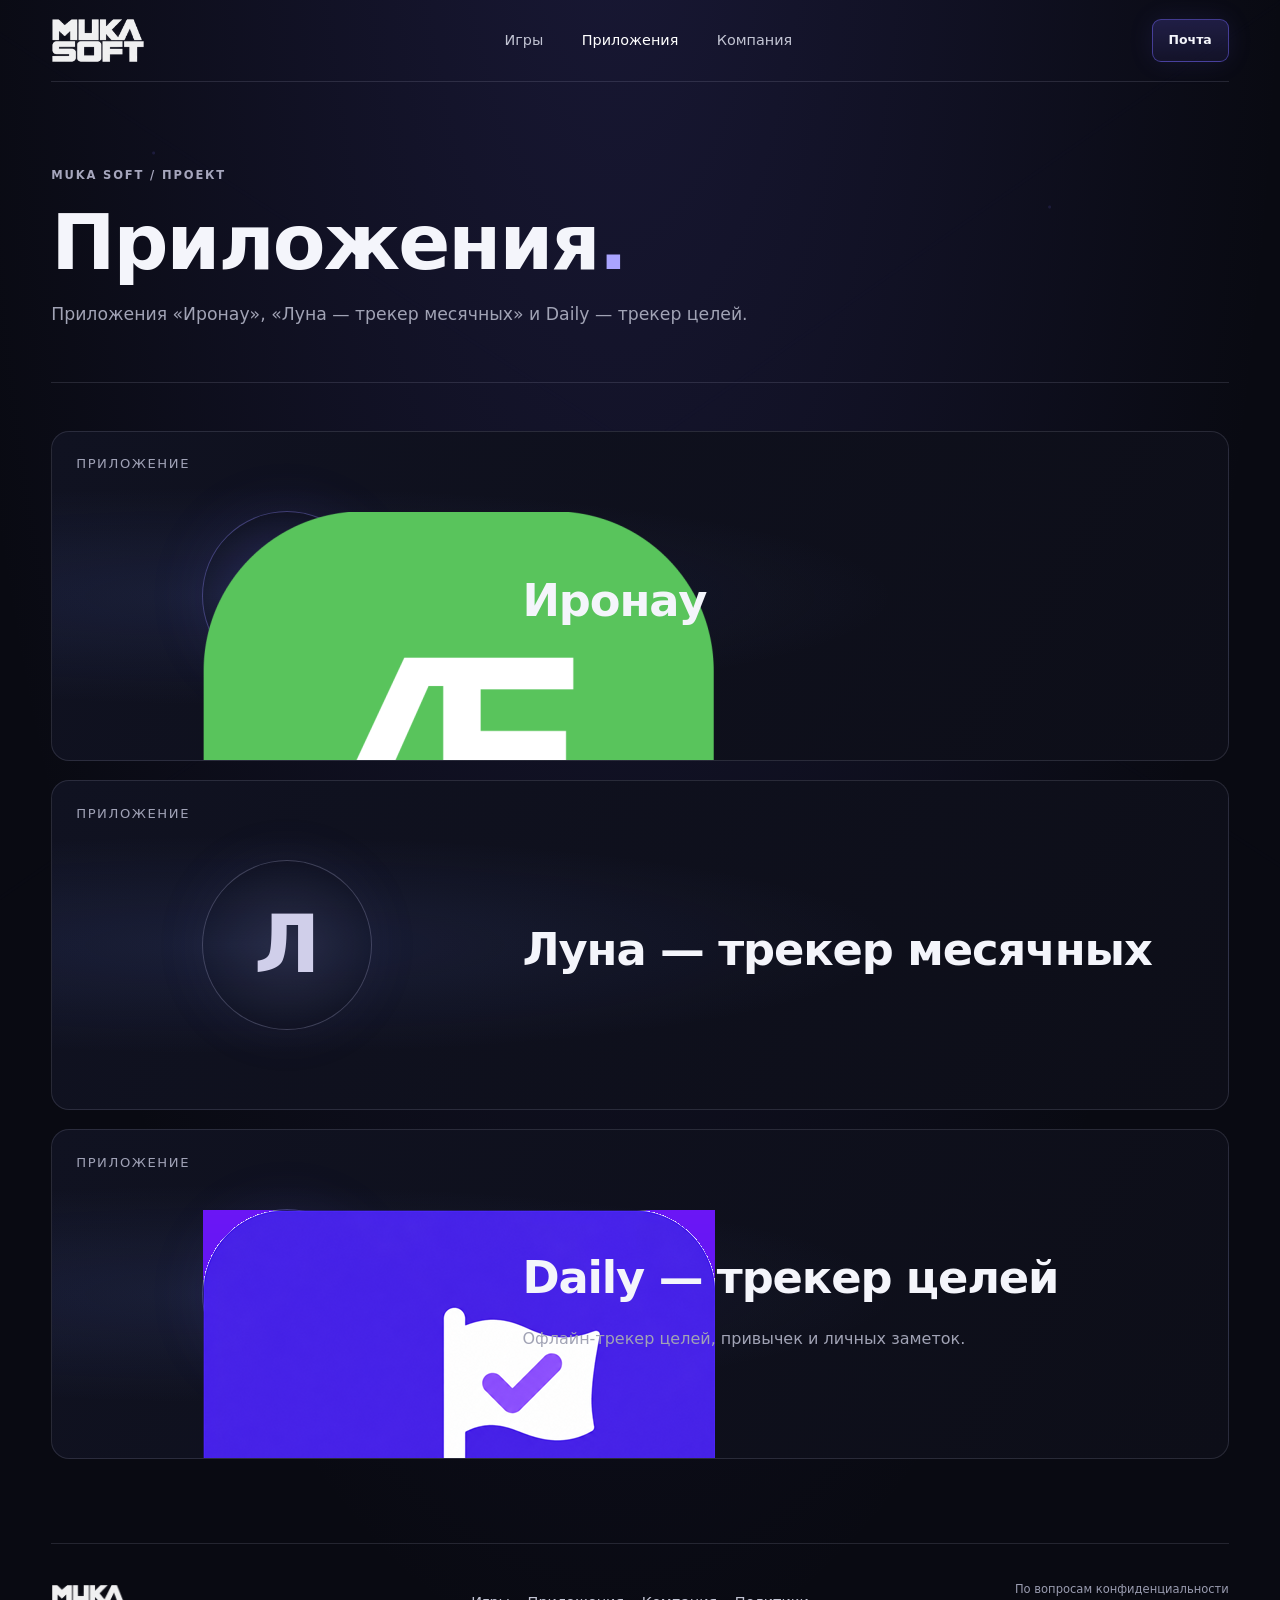
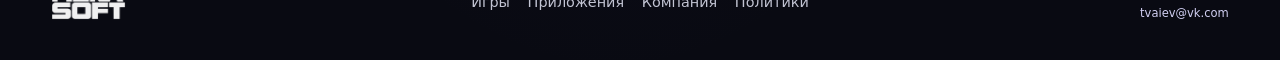
==== commit 68797169: "Replace app initials with logos Updated application icons for 'Иронау' and 'Daily' in the HTML file." ====
--- a/apps/index.html
+++ b/apps/index.html
@@ -1 +1 @@
-<!doctype html><html lang="ru"><head><meta charset="utf-8"><meta name="viewport" content="width=device-width, initial-scale=1"><meta name="theme-color" content="#090a12"><meta name="description" content="Приложения «Иронау», «Луна — трекер месячных» и Daily — трекер целей от MUKA SOFT."><link rel="canonical" href="https://mukamukas.github.io/apps/"><link rel="icon" type="image/svg+xml" href="/assets/favicon.svg"><link rel="stylesheet" href="/assets/site.css"><title>Приложения — MUKA SOFT</title></head><body><div class="background-net" aria-hidden="true"></div><div class="site-shell"><header class="site-header"><a class="brand" href="/" aria-label="MUKA SOFT — главная"><img src="/assets/muka-soft-logo.svg" alt="MUKA SOFT" width="872" height="420"></a><nav aria-label="Основная навигация"><a href="/games/">Игры</a><a href="/apps/" aria-current="page">Приложения</a><a href="/company/">Компания</a></nav><a class="header-contact" href="mailto:tvaiev@vk.com">Почта</a></header><main><section class="page-hero"><p class="eyebrow">MUKA SOFT / ПРОЕКТ</p><h1>Приложения<span>.</span></h1><p class="page-lead">Приложения «Иронау», «Луна — трекер месячных» и Daily — трекер целей.</p></section><section class="section catalog-section"><article class="detail-card detail-card-alt"><div class="detail-index">ПРИЛОЖЕНИЕ</div><div class="detail-symbol ironau-symbol" aria-hidden="true">И</div><div class="detail-content"><h2>Иронау</h2></div></article><article class="detail-card detail-card-alt" style="margin-top:1rem"><div class="detail-index">ПРИЛОЖЕНИЕ</div><div class="detail-symbol ironau-symbol" aria-hidden="true">Л</div><div class="detail-content"><h2>Луна — трекер месячных</h2></div></article><article class="detail-card detail-card-alt" style="margin-top:1rem"><div class="detail-index">ПРИЛОЖЕНИЕ</div><div class="detail-symbol ironau-symbol" aria-hidden="true">D</div><div class="detail-content"><h2>Daily — трекер целей</h2><p>Офлайн-трекер целей, привычек и личных заметок.</p></div></article></section></main><footer class="site-footer"><a class="footer-brand" href="/"><img src="/assets/muka-soft-logo.svg" alt="MUKA SOFT" width="872" height="420"></a><div class="footer-nav"><a href="/games/">Игры</a><a href="/apps/">Приложения</a><a href="/company/">Компания</a><a href="/policies/">Политики</a></div><div class="footer-contact"><span>По вопросам конфиденциальности</span><a href="mailto:tvaiev@vk.com">tvaiev@vk.com</a></div></footer></div></body></html>
+<!doctype html><html lang="ru"><head><meta charset="utf-8"><meta name="viewport" content="width=device-width, initial-scale=1"><meta name="theme-color" content="#090a12"><meta name="description" content="Приложения «Иронау», «Луна — трекер месячных» и Daily — трекер целей от MUKA SOFT."><link rel="canonical" href="https://mukamukas.github.io/apps/"><link rel="icon" type="image/svg+xml" href="/assets/favicon.svg"><link rel="stylesheet" href="/assets/site.css"><title>Приложения — MUKA SOFT</title></head><body><div class="background-net" aria-hidden="true"></div><div class="site-shell"><header class="site-header"><a class="brand" href="/" aria-label="MUKA SOFT — главная"><img src="/assets/muka-soft-logo.svg" alt="MUKA SOFT" width="872" height="420"></a><nav aria-label="Основная навигация"><a href="/games/">Игры</a><a href="/apps/" aria-current="page">Приложения</a><a href="/company/">Компания</a></nav><a class="header-contact" href="mailto:tvaiev@vk.com">Почта</a></header><main><section class="page-hero"><p class="eyebrow">MUKA SOFT / ПРОЕКТ</p><h1>Приложения<span>.</span></h1><p class="page-lead">Приложения «Иронау», «Луна — трекер месячных» и Daily — трекер целей.</p></section><section class="section catalog-section"><article class="detail-card detail-card-alt"><div class="detail-index">ПРИЛОЖЕНИЕ</div><div class="detail-symbol game-icon" aria-hidden="true"><img src="/assets/project-icons/ironau.png" alt=""></div><div class="detail-content"><h2>Иронау</h2></div></article><article class="detail-card detail-card-alt"><div class="detail-index">ПРИЛОЖЕНИЕ</div><div class="detail-symbol ironau-symbol" aria-hidden="true">Л</div><div class="detail-content"><h2>Луна — трекер месячных</h2></div></article><article class="detail-card detail-card-alt"><div class="detail-index">ПРИЛОЖЕНИЕ</div><div class="detail-symbol game-icon" aria-hidden="true"><img src="/assets/project-icons/daily.png" alt=""></div><div class="detail-content"><h2>Daily — трекер целей</h2><p>Офлайн-трекер целей, привычек и личных заметок.</p></div></article></section></main><footer class="site-footer"><a class="footer-brand" href="/"><img src="/assets/muka-soft-logo.svg" alt="MUKA SOFT" width="872" height="420"></a><div class="footer-nav"><a href="/games/">Игры</a><a href="/apps/">Приложения</a><a href="/company/">Компания</a><a href="/policies/">Политики</a></div><div class="footer-contact"><span>По вопросам конфиденциальности</span><a href="mailto:tvaiev@vk.com">tvaiev@vk.com</a></div></footer></div></body></html>
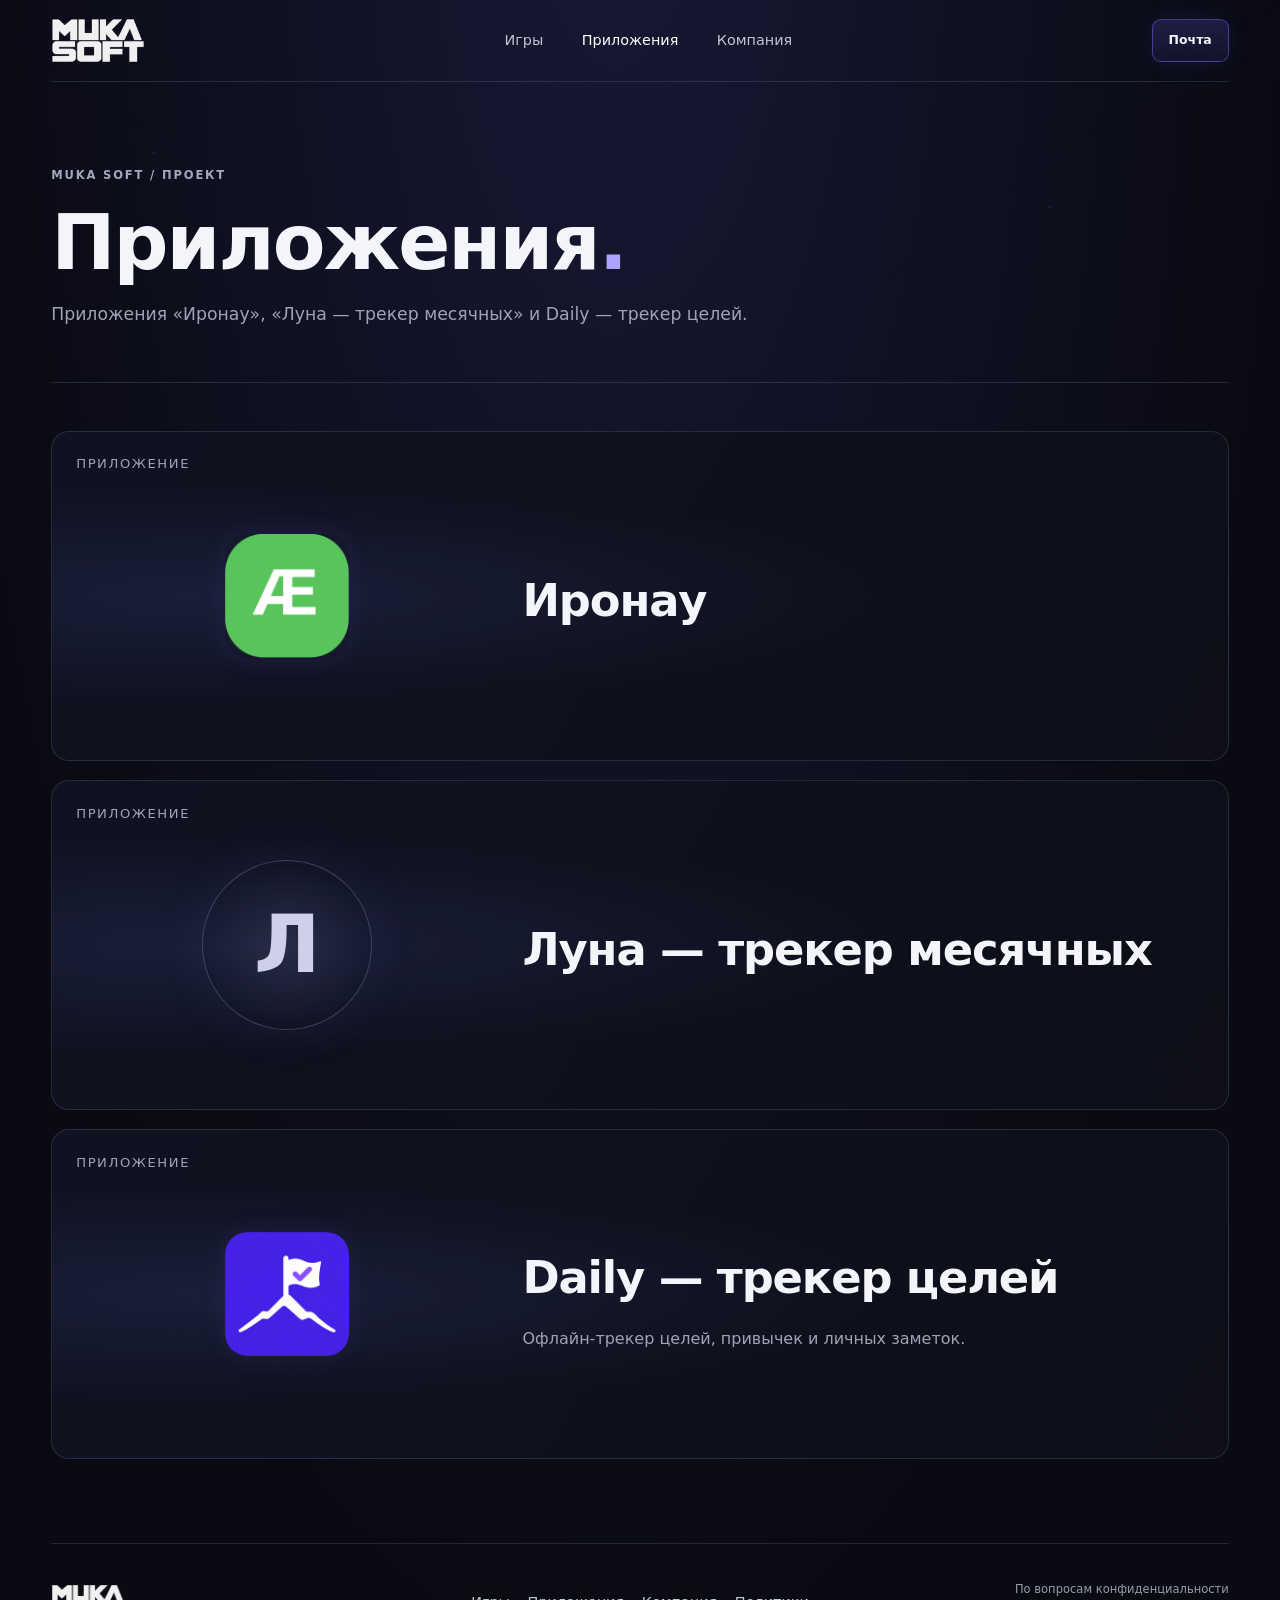
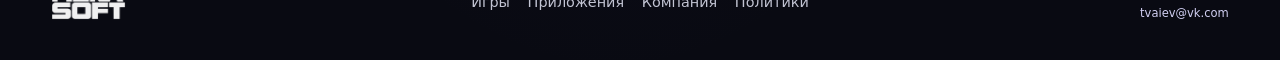
==== commit ea5599fa: "Refresh app icon styles Updated the stylesheet link to include versioning." ====
--- a/apps/index.html
+++ b/apps/index.html
@@ -1 +1 @@
-<!doctype html><html lang="ru"><head><meta charset="utf-8"><meta name="viewport" content="width=device-width, initial-scale=1"><meta name="theme-color" content="#090a12"><meta name="description" content="Приложения «Иронау», «Луна — трекер месячных» и Daily — трекер целей от MUKA SOFT."><link rel="canonical" href="https://mukamukas.github.io/apps/"><link rel="icon" type="image/svg+xml" href="/assets/favicon.svg"><link rel="stylesheet" href="/assets/site.css"><title>Приложения — MUKA SOFT</title></head><body><div class="background-net" aria-hidden="true"></div><div class="site-shell"><header class="site-header"><a class="brand" href="/" aria-label="MUKA SOFT — главная"><img src="/assets/muka-soft-logo.svg" alt="MUKA SOFT" width="872" height="420"></a><nav aria-label="Основная навигация"><a href="/games/">Игры</a><a href="/apps/" aria-current="page">Приложения</a><a href="/company/">Компания</a></nav><a class="header-contact" href="mailto:tvaiev@vk.com">Почта</a></header><main><section class="page-hero"><p class="eyebrow">MUKA SOFT / ПРОЕКТ</p><h1>Приложения<span>.</span></h1><p class="page-lead">Приложения «Иронау», «Луна — трекер месячных» и Daily — трекер целей.</p></section><section class="section catalog-section"><article class="detail-card detail-card-alt"><div class="detail-index">ПРИЛОЖЕНИЕ</div><div class="detail-symbol game-icon" aria-hidden="true"><img src="/assets/project-icons/ironau.png" alt=""></div><div class="detail-content"><h2>Иронау</h2></div></article><article class="detail-card detail-card-alt"><div class="detail-index">ПРИЛОЖЕНИЕ</div><div class="detail-symbol ironau-symbol" aria-hidden="true">Л</div><div class="detail-content"><h2>Луна — трекер месячных</h2></div></article><article class="detail-card detail-card-alt"><div class="detail-index">ПРИЛОЖЕНИЕ</div><div class="detail-symbol game-icon" aria-hidden="true"><img src="/assets/project-icons/daily.png" alt=""></div><div class="detail-content"><h2>Daily — трекер целей</h2><p>Офлайн-трекер целей, привычек и личных заметок.</p></div></article></section></main><footer class="site-footer"><a class="footer-brand" href="/"><img src="/assets/muka-soft-logo.svg" alt="MUKA SOFT" width="872" height="420"></a><div class="footer-nav"><a href="/games/">Игры</a><a href="/apps/">Приложения</a><a href="/company/">Компания</a><a href="/policies/">Политики</a></div><div class="footer-contact"><span>По вопросам конфиденциальности</span><a href="mailto:tvaiev@vk.com">tvaiev@vk.com</a></div></footer></div></body></html>
+<!doctype html><html lang="ru"><head><meta charset="utf-8"><meta name="viewport" content="width=device-width, initial-scale=1"><meta name="theme-color" content="#090a12"><meta name="description" content="Приложения «Иронау», «Луна — трекер месячных» и Daily — трекер целей от MUKA SOFT."><link rel="canonical" href="https://mukamukas.github.io/apps/"><link rel="icon" type="image/svg+xml" href="/assets/favicon.svg"><link rel="stylesheet" href="/assets/site.css?v=20261103-icons2"><title>Приложения — MUKA SOFT</title></head><body><div class="background-net" aria-hidden="true"></div><div class="site-shell"><header class="site-header"><a class="brand" href="/" aria-label="MUKA SOFT — главная"><img src="/assets/muka-soft-logo.svg" alt="MUKA SOFT" width="872" height="420"></a><nav aria-label="Основная навигация"><a href="/games/">Игры</a><a href="/apps/" aria-current="page">Приложения</a><a href="/company/">Компания</a></nav><a class="header-contact" href="mailto:tvaiev@vk.com">Почта</a></header><main><section class="page-hero"><p class="eyebrow">MUKA SOFT / ПРОЕКТ</p><h1>Приложения<span>.</span></h1><p class="page-lead">Приложения «Иронау», «Луна — трекер месячных» и Daily — трекер целей.</p></section><section class="section catalog-section"><article class="detail-card detail-card-alt"><div class="detail-index">ПРИЛОЖЕНИЕ</div><div class="detail-symbol game-icon" aria-hidden="true"><img src="/assets/project-icons/ironau.png" alt=""></div><div class="detail-content"><h2>Иронау</h2></div></article><article class="detail-card detail-card-alt"><div class="detail-index">ПРИЛОЖЕНИЕ</div><div class="detail-symbol ironau-symbol" aria-hidden="true">Л</div><div class="detail-content"><h2>Луна — трекер месячных</h2></div></article><article class="detail-card detail-card-alt"><div class="detail-index">ПРИЛОЖЕНИЕ</div><div class="detail-symbol game-icon" aria-hidden="true"><img src="/assets/project-icons/daily.png" alt=""></div><div class="detail-content"><h2>Daily — трекер целей</h2><p>Офлайн-трекер целей, привычек и личных заметок.</p></div></article></section></main><footer class="site-footer"><a class="footer-brand" href="/"><img src="/assets/muka-soft-logo.svg" alt="MUKA SOFT" width="872" height="420"></a><div class="footer-nav"><a href="/games/">Игры</a><a href="/apps/">Приложения</a><a href="/company/">Компания</a><a href="/policies/">Политики</a></div><div class="footer-contact"><span>По вопросам конфиденциальности</span><a href="mailto:tvaiev@vk.com">tvaiev@vk.com</a></div></footer></div></body></html>
--- a/assets/site.css
+++ b/assets/site.css
@@ -46,3 +46,11 @@
  .policy h1{font-size:clamp(1.8rem,7vw,2.5rem);overflow-wrap:normal}
  .site-header nav a{font-size:.85rem}
 }
+
+
+/* Project icon treatment */
+.detail-symbol.game-icon{overflow:hidden;border:0;border-radius:28px;background:none;box-shadow:0 0 42px rgba(108,94,255,.14)}.detail-symbol.game-icon img{display:block;width:100%;height:100%;object-fit:cover;border-radius:inherit}
+
+
+/* Smaller rounded project logos */
+.detail-symbol.game-icon{width:124px;height:124px;border-radius:22px;overflow:hidden;box-shadow:0 0 26px rgba(108,94,255,.12)}.detail-symbol.game-icon img{display:block;width:100%;height:100%;object-fit:cover;border-radius:inherit}@media(max-width:800px){.detail-symbol.game-icon{width:104px;height:104px;border-radius:20px}}@media(max-width:540px){.detail-symbol.game-icon{width:86px;height:86px;border-radius:18px}}
